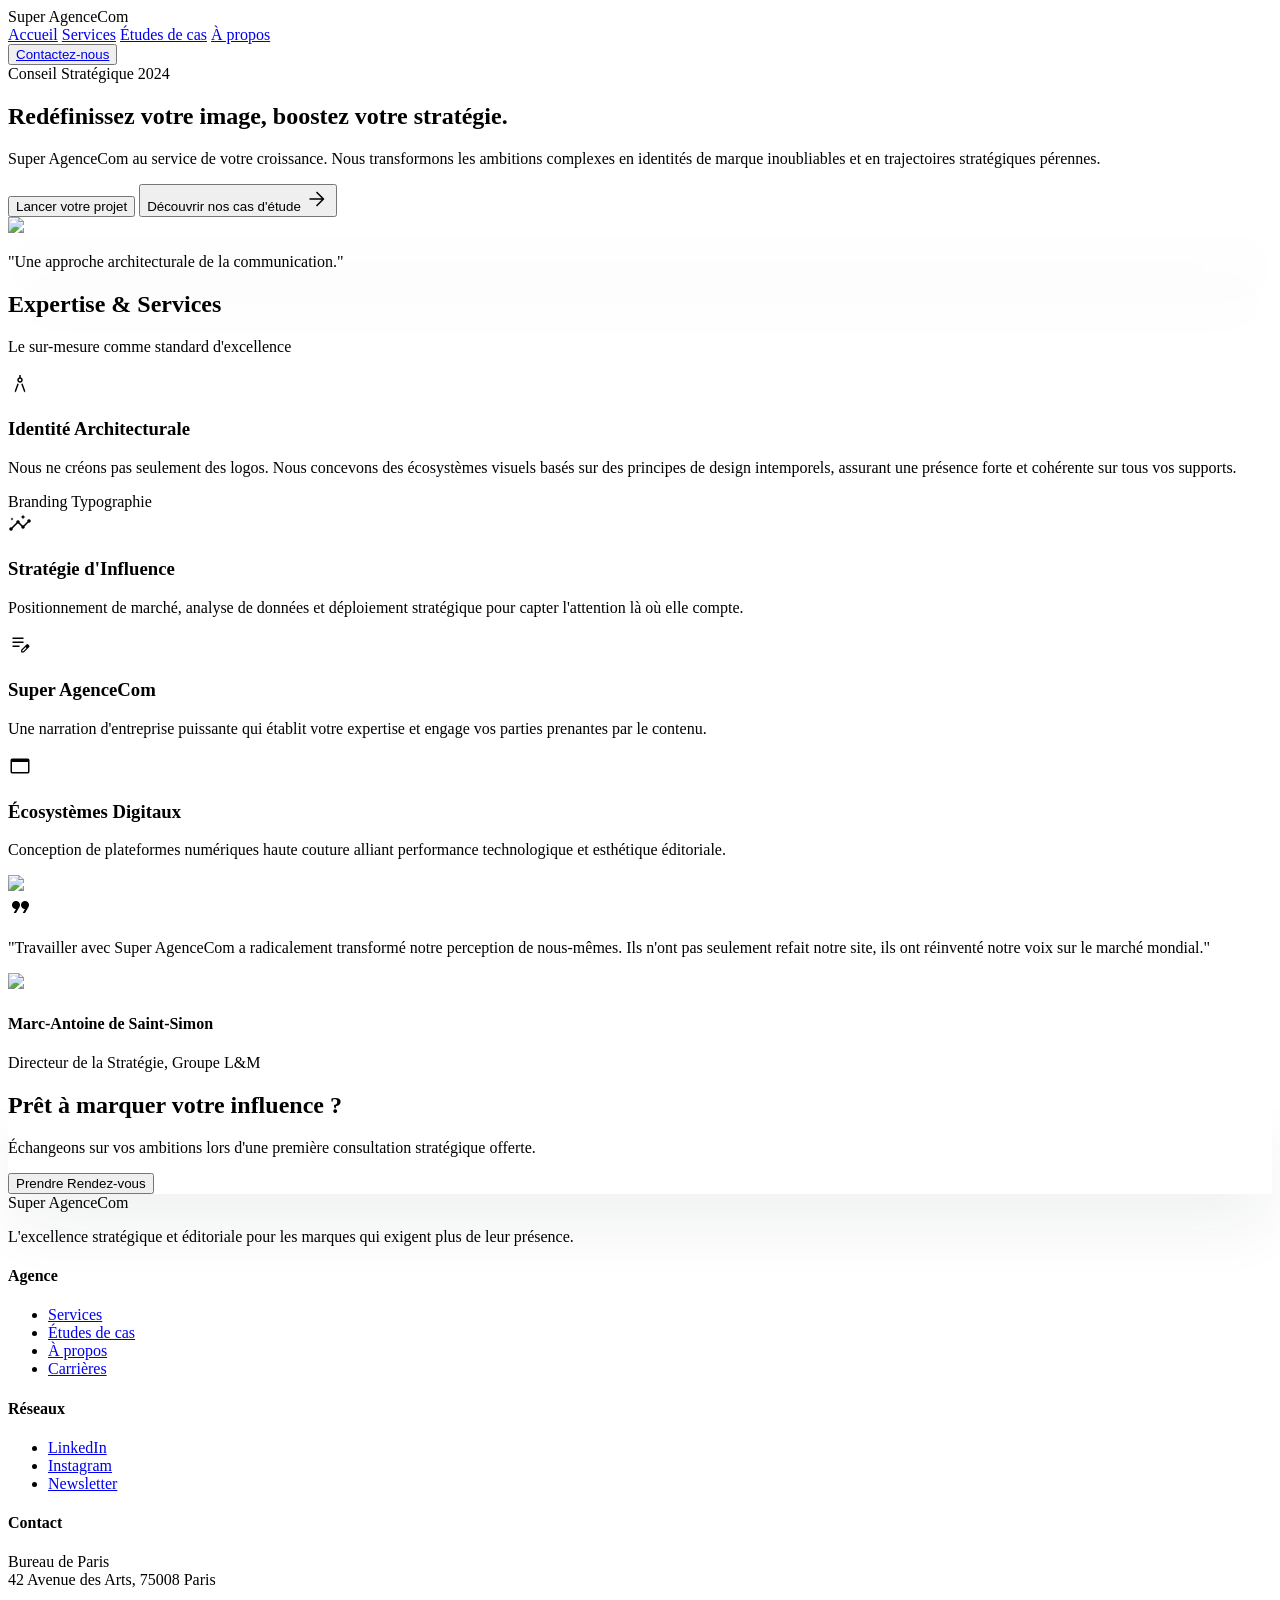
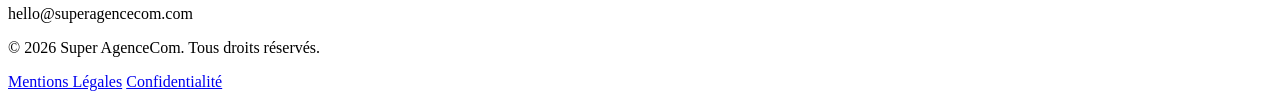
==== index.html @ 8a98f332 "initialization" ====
<!doctype html>

<html class="light" lang="fr">
  <head>
    <meta charset="utf-8" />
    <meta content="width=device-width, initial-scale=1.0" name="viewport" />
    <title>Super AgenceCom | Agence de Conseil &amp; Communication</title>
    <script src="https://cdn.tailwindcss.com?plugins=forms,container-queries"></script>
    <link
      href="https://fonts.googleapis.com/css2?family=Noto+Serif:ital,wght@0,400;0,700;1,400&amp;family=Manrope:wght@300;400;500;600;700;800&amp;display=swap"
      rel="stylesheet"
    />
    <link
      href="https://fonts.googleapis.com/css2?family=Material+Symbols+Outlined:wght,FILL@100..700,0..1&amp;display=swap"
      rel="stylesheet"
    />
    <link
      href="https://fonts.googleapis.com/css2?family=Material+Symbols+Outlined:wght,FILL@100..700,0..1&amp;display=swap"
      rel="stylesheet"
    />
    <script id="tailwind-config">
      tailwind.config = {
        darkMode: "class",
        theme: {
          extend: {
            colors: {
              "on-surface-variant": "#44474d",
              "on-secondary": "#ffffff",
              "secondary-fixed": "#d9e3f7",
              "tertiary-container": "#3a2800",
              "primary-container": "#1a2b47",
              "inverse-primary": "#b6c7ea",
              "tertiary-fixed": "#ffdea5",
              "outline-variant": "#c5c6ce",
              "surface-variant": "#e0e3e5",
              "on-primary": "#ffffff",
              "on-tertiary": "#ffffff",
              "on-primary-fixed-variant": "#374765",
              primary: "#031631",
              background: "#f7f9fb",
              outline: "#75777e",
              "on-primary-container": "#8293b4",
              "on-tertiary-fixed-variant": "#5d4201",
              "surface-container-highest": "#e0e3e5",
              "surface-tint": "#4e5f7d",
              secondary: "#555f70",
              "on-secondary-fixed-variant": "#3d4757",
              "on-secondary-container": "#596374",
              "on-tertiary-container": "#b08d48",
              surface: "#f7f9fb",
              "on-surface": "#191c1e",
              "on-secondary-fixed": "#121c2a",
              "on-tertiary-fixed": "#261900",
              "surface-container-high": "#e6e8ea",
              "surface-container-low": "#f2f4f6",
              "inverse-surface": "#2d3133",
              "on-primary-fixed": "#081b37",
              "tertiary-fixed-dim": "#e9c176",
              "on-error": "#ffffff",
              "on-background": "#191c1e",
              "primary-fixed": "#d6e3ff",
              "on-error-container": "#93000a",
              "error-container": "#ffdad6",
              "surface-dim": "#d8dadc",
              error: "#ba1a1a",
              "inverse-on-surface": "#eff1f3",
              "secondary-fixed-dim": "#bdc7db",
              "primary-fixed-dim": "#b6c7ea",
              "surface-container": "#eceef0",
              "surface-bright": "#f7f9fb",
              "surface-container-lowest": "#ffffff",
              "secondary-container": "#d6e0f4",
              tertiary: "#201500",
            },
            fontFamily: {
              headline: ["Noto Serif"],
              body: ["Manrope"],
              label: ["Manrope"],
            },
            borderRadius: {
              DEFAULT: "0.125rem",
              lg: "0.25rem",
              xl: "0.5rem",
              full: "0.75rem",
            },
          },
        },
      };
    </script>
    <style>
      .material-symbols-outlined {
        font-variation-settings:
          "FILL" 0,
          "wght" 300,
          "GRAD" 0,
          "opsz" 24;
      }
      .editorial-shadow {
        box-shadow: 0 40px 60px -5px rgba(25, 28, 30, 0.06);
      }
    </style>
  </head>
  <body class="bg-surface font-body text-on-surface">
    <!-- Top Navigation -->
    <nav class="fixed top-0 w-full z-50 bg-white/70 backdrop-blur-xl shadow-sm">
      <div
        class="flex justify-between items-center max-w-7xl mx-auto px-8 h-20"
      >
        <div class="text-xl font-bold font-headline text-primary">
          Super AgenceCom
        </div>
        <div class="hidden md:flex items-center space-x-12">
          <a
            class="font-headline font-medium tracking-tight text-primary border-b-2 border-primary pb-1"
            href="index.html"
            >Accueil</a
          >
          <a
            class="font-headline font-medium tracking-tight text-on-secondary-container hover:text-primary transition-colors"
            href="services.html"
            >Services</a
          >
          <a
            class="font-headline font-medium tracking-tight text-on-secondary-container hover:text-primary transition-colors"
            href="etudes.html"
            >Études de cas</a
          >
          <a
            class="font-headline font-medium tracking-tight text-on-secondary-container hover:text-primary transition-colors"
            href="apropos.html"
            >À propos</a
          >
        </div>
        <button
          class="bg-primary text-on-primary px-6 py-3 rounded-sm font-label uppercase tracking-widest text-xs font-bold hover:opacity-80 transition-opacity active:scale-95 transition-transform"
        >
          <a href="contact.html">Contactez-nous</a>
        </button>
      </div>
    </nav>
    <main>
      <!-- Hero Section -->
      <section class="relative pt-32 pb-24 md:pt-48 md:pb-40 overflow-hidden">
        <div
          class="max-w-7xl mx-auto px-8 grid grid-cols-1 md:grid-cols-12 gap-16 items-center"
        >
          <div class="md:col-span-7 space-y-10">
            <div
              class="inline-flex items-center gap-2 bg-secondary-container px-4 py-1.5 rounded-full"
            >
              <span
                class="text-[10px] font-bold uppercase tracking-[0.2em] text-on-secondary-container"
                >Conseil Stratégique 2024</span
              >
            </div>
            <h1
              class="font-headline text-5xl md:text-7xl font-bold text-primary leading-tight tracking-tight"
            >
              Redéfinissez votre
              <span class="text-tertiary-fixed-dim italic">image</span>, boostez
              votre stratégie.
            </h1>
            <p
              class="text-lg md:text-xl text-on-secondary-container max-w-xl leading-relaxed"
            >
              Super AgenceCom au service de votre croissance. Nous transformons
              les ambitions complexes en identités de marque inoubliables et en
              trajectoires stratégiques pérennes.
            </p>
            <div class="flex flex-wrap gap-6 pt-4">
              <button
                class="bg-primary text-on-primary px-8 py-4 rounded-sm font-label uppercase tracking-widest text-sm font-bold active:scale-95 transition-transform"
              >
                Lancer votre projet
              </button>
              <button
                class="text-primary font-label uppercase tracking-widest text-sm font-bold flex items-center gap-2 group border-b border-transparent hover:border-tertiary-fixed-dim transition-all"
              >
                Découvrir nos cas d'étude
                <span
                  class="material-symbols-outlined text-sm group-hover:translate-x-1 transition-transform"
                  >arrow_forward</span
                >
              </button>
            </div>
          </div>
          <div class="md:col-span-5 relative">
            <div
              class="aspect-[4/5] bg-surface-container-low rounded-sm overflow-hidden editorial-shadow"
            >
              <img
                class="w-full h-full object-cover hover:scale-105 transition-transform duration-1000"
                data-alt="Modern architectural interior with clean lines, large glass windows, minimalist furniture and dramatic play of light and shadow"
                src="https://lh3.googleusercontent.com/aida-public/[base64]"
              />
            </div>
            <div
              class="absolute -bottom-10 -left-10 hidden lg:block p-8 bg-surface-container-lowest editorial-shadow rounded-sm max-w-[240px]"
            >
              <p class="font-headline italic text-primary text-lg leading-snug">
                "Une approche architecturale de la communication."
              </p>
            </div>
          </div>
        </div>
      </section>
      <!-- Services Section: Bento Grid -->
      <section class="py-32 bg-surface-container-low">
        <div class="max-w-7xl mx-auto px-8">
          <div class="mb-20 text-center md:text-left">
            <h2
              class="font-headline text-4xl md:text-5xl font-bold text-primary mb-6"
            >
              Expertise &amp; Services
            </h2>
            <p
              class="font-label uppercase tracking-widest text-on-secondary-container text-sm"
            >
              Le sur-mesure comme standard d'excellence
            </p>
          </div>
          <div class="grid grid-cols-1 md:grid-cols-3 gap-8">
            <!-- Identity Service -->
            <div
              class="md:col-span-2 bg-surface-container-lowest p-12 rounded-sm group hover:bg-primary transition-colors duration-500"
            >
              <span
                class="material-symbols-outlined text-4xl text-tertiary-fixed-dim mb-8 group-hover:text-white transition-colors"
                >architecture</span
              >
              <h3
                class="font-headline text-3xl font-bold text-primary group-hover:text-white mb-6 transition-colors"
              >
                Identité Architecturale
              </h3>
              <p
                class="text-on-secondary-container group-hover:text-white/80 max-w-md leading-relaxed transition-colors mb-8"
              >
                Nous ne créons pas seulement des logos. Nous concevons des
                écosystèmes visuels basés sur des principes de design
                intemporels, assurant une présence forte et cohérente sur tous
                vos supports.
              </p>
              <div class="flex gap-4">
                <span
                  class="px-3 py-1 border border-outline-variant/30 text-[10px] uppercase tracking-widest text-on-secondary-container group-hover:text-white group-hover:border-white/30 rounded-full"
                  >Branding</span
                >
                <span
                  class="px-3 py-1 border border-outline-variant/30 text-[10px] uppercase tracking-widest text-on-secondary-container group-hover:text-white group-hover:border-white/30 rounded-full"
                  >Typographie</span
                >
              </div>
            </div>
            <!-- Strategy Service -->
            <div
              class="bg-surface-container-lowest p-12 rounded-sm group hover:bg-primary transition-colors duration-500"
            >
              <span
                class="material-symbols-outlined text-4xl text-tertiary-fixed-dim mb-8 group-hover:text-white transition-colors"
                >insights</span
              >
              <h3
                class="font-headline text-3xl font-bold text-primary group-hover:text-white mb-6 transition-colors"
              >
                Stratégie d'Influence
              </h3>
              <p
                class="text-on-secondary-container group-hover:text-white/80 leading-relaxed transition-colors"
              >
                Positionnement de marché, analyse de données et déploiement
                stratégique pour capter l'attention là où elle compte.
              </p>
            </div>
            <!-- Editorial Service -->
            <div
              class="bg-surface-container-lowest p-12 rounded-sm group hover:bg-primary transition-colors duration-500"
            >
              <span
                class="material-symbols-outlined text-4xl text-tertiary-fixed-dim mb-8 group-hover:text-white transition-colors"
                >edit_note</span
              >
              <h3
                class="font-headline text-3xl font-bold text-primary group-hover:text-white mb-6 transition-colors"
              >
                Super AgenceCom
              </h3>
              <p
                class="text-on-secondary-container group-hover:text-white/80 leading-relaxed transition-colors"
              >
                Une narration d'entreprise puissante qui établit votre expertise
                et engage vos parties prenantes par le contenu.
              </p>
            </div>
            <!-- Digital Service -->
            <div
              class="md:col-span-2 bg-surface-container-lowest p-12 rounded-sm group hover:bg-primary transition-colors duration-500"
            >
              <div class="flex flex-col md:flex-row gap-12 items-center">
                <div class="flex-1">
                  <span
                    class="material-symbols-outlined text-4xl text-tertiary-fixed-dim mb-8 group-hover:text-white transition-colors"
                    >web_asset</span
                  >
                  <h3
                    class="font-headline text-3xl font-bold text-primary group-hover:text-white mb-6 transition-colors"
                  >
                    Écosystèmes Digitaux
                  </h3>
                  <p
                    class="text-on-secondary-container group-hover:text-white/80 leading-relaxed transition-colors"
                  >
                    Conception de plateformes numériques haute couture alliant
                    performance technologique et esthétique éditoriale.
                  </p>
                </div>
                <div
                  class="w-full md:w-1/3 aspect-video bg-surface-container-low rounded-sm overflow-hidden group-hover:opacity-20 transition-opacity"
                >
                  <img
                    class="w-full h-full object-cover"
                    data-alt="Minimalist laptop displaying clean interface design on a white marble desk with a single designer pen"
                    src="https://lh3.googleusercontent.com/aida-public/[base64]"
                  />
                </div>
              </div>
            </div>
          </div>
        </div>
      </section>
      <!-- Testimonial Section -->
      <section class="py-32 bg-primary text-white overflow-hidden">
        <div class="max-w-7xl mx-auto px-8 relative">
          <span
            class="material-symbols-outlined text-8xl text-white/5 absolute -top-10 -left-10 select-none"
            style="font-variation-settings: &quot;FILL&quot; 1"
            >format_quote</span
          >
          <div class="max-w-4xl mx-auto text-center space-y-12 relative z-10">
            <p
              class="font-headline text-3xl md:text-4xl italic leading-relaxed"
            >
              "Travailler avec Super AgenceCom a radicalement transformé notre
              perception de nous-mêmes. Ils n'ont pas seulement refait notre
              site, ils ont réinventé notre voix sur le marché mondial."
            </p>
            <div class="space-y-4">
              <div
                class="w-16 h-16 rounded-full bg-surface-container-low mx-auto overflow-hidden border-2 border-tertiary-fixed-dim"
              >
                <img
                  class="w-full h-full object-cover"
                  data-alt="Portrait of a professional executive man in a tailored dark suit against a neutral gray background"
                  src="https://lh3.googleusercontent.com/aida-public/[base64]"
                />
              </div>
              <div>
                <h4
                  class="font-label font-bold uppercase tracking-widest text-sm"
                >
                  Marc-Antoine de Saint-Simon
                </h4>
                <p
                  class="text-on-primary-container text-xs uppercase tracking-widest mt-1"
                >
                  Directeur de la Stratégie, Groupe L&amp;M
                </p>
              </div>
            </div>
          </div>
        </div>
      </section>
      <!-- Final CTA Section -->
      <section class="py-32 bg-surface">
        <div class="max-w-7xl mx-auto px-8">
          <div
            class="bg-surface-container-lowest p-12 md:p-24 rounded-sm flex flex-col md:flex-row items-center justify-between gap-12 editorial-shadow"
          >
            <div class="max-w-2xl text-center md:text-left">
              <h2
                class="font-headline text-4xl md:text-6xl font-bold text-primary mb-6"
              >
                Prêt à marquer votre
                <span
                  class="italic underline decoration-tertiary-fixed-dim underline-offset-8"
                  >influence</span
                >
                ?
              </h2>
              <p class="text-on-secondary-container text-lg">
                Échangeons sur vos ambitions lors d'une première consultation
                stratégique offerte.
              </p>
            </div>
            <div class="flex-shrink-0">
              <button
                class="bg-primary text-on-primary px-10 py-5 rounded-sm font-label uppercase tracking-[0.2em] text-sm font-extrabold hover:opacity-90 active:scale-95 transition-all shadow-xl shadow-primary/10"
              >
                Prendre Rendez-vous
              </button>
            </div>
          </div>
        </div>
      </section>
    </main>
    <!-- Footer -->
    <footer class="bg-[#f7f9fb] border-t-0">
      <div
        class="grid grid-cols-1 md:grid-cols-4 gap-12 max-w-7xl mx-auto px-8 py-20"
      >
        <div class="space-y-6">
          <div class="text-lg font-bold font-headline text-primary">
            Super AgenceCom
          </div>
          <p
            class="text-on-secondary-container text-sm leading-relaxed max-w-xs"
          >
            L'excellence stratégique et éditoriale pour les marques qui exigent
            plus de leur présence.
          </p>
        </div>
        <div class="space-y-6">
          <h4
            class="font-label text-sm uppercase tracking-widest font-bold text-primary"
          >
            Agence
          </h4>
          <ul class="space-y-4">
            <li>
              <a
                class="text-on-secondary-container text-sm hover:underline decoration-tertiary-fixed-dim underline-offset-4 transition-all"
                href="services.html"
                >Services</a
              >
            </li>
            <li>
              <a
                class="text-on-secondary-container text-sm hover:underline decoration-tertiary-fixed-dim underline-offset-4 transition-all"
                href="etudes.html"
                >Études de cas</a
              >
            </li>
            <li>
              <a
                class="text-on-secondary-container text-sm hover:underline decoration-tertiary-fixed-dim underline-offset-4 transition-all"
                href="apropos.html"
                >À propos</a
              >
            </li>
            <li>
              <a
                class="text-on-secondary-container text-sm hover:underline decoration-tertiary-fixed-dim underline-offset-4 transition-all"
                href="#"
                >Carrières</a
              >
            </li>
          </ul>
        </div>
        <div class="space-y-6">
          <h4
            class="font-label text-sm uppercase tracking-widest font-bold text-primary"
          >
            Réseaux
          </h4>
          <ul class="space-y-4">
            <li>
              <a
                class="text-on-secondary-container text-sm hover:underline decoration-tertiary-fixed-dim underline-offset-4 transition-all"
                href="#"
                >LinkedIn</a
              >
            </li>
            <li>
              <a
                class="text-on-secondary-container text-sm hover:underline decoration-tertiary-fixed-dim underline-offset-4 transition-all"
                href="#"
                >Instagram</a
              >
            </li>
            <li>
              <a
                class="text-on-secondary-container text-sm hover:underline decoration-tertiary-fixed-dim underline-offset-4 transition-all"
                href="#"
                >Newsletter</a
              >
            </li>
          </ul>
        </div>
        <div class="space-y-6">
          <h4
            class="font-label text-sm uppercase tracking-widest font-bold text-primary"
          >
            Contact
          </h4>
          <p class="text-on-secondary-container text-sm">
            Bureau de Paris<br />42 Avenue des Arts, 75008 Paris
          </p>
          <p class="text-primary font-bold text-sm">hello@superagencecom.com</p>
        </div>
      </div>
      <div class="max-w-7xl mx-auto px-8 pb-12">
        <div
          class="pt-12 border-t border-outline-variant/20 flex flex-col md:flex-row justify-between items-center gap-6"
        >
          <p
            class="font-label text-[10px] uppercase tracking-widest text-on-secondary-container"
          >
            © 2026 Super AgenceCom. Tous droits réservés.
          </p>
          <div class="flex gap-8">
            <a
              class="font-label text-[10px] uppercase tracking-widest text-on-secondary-container hover:text-primary"
              href="#"
              >Mentions Légales</a
            >
            <a
              class="font-label text-[10px] uppercase tracking-widest text-on-secondary-container hover:text-primary"
              href="#"
              >Confidentialité</a
            >
          </div>
        </div>
      </div>
    </footer>
  </body>
</html>
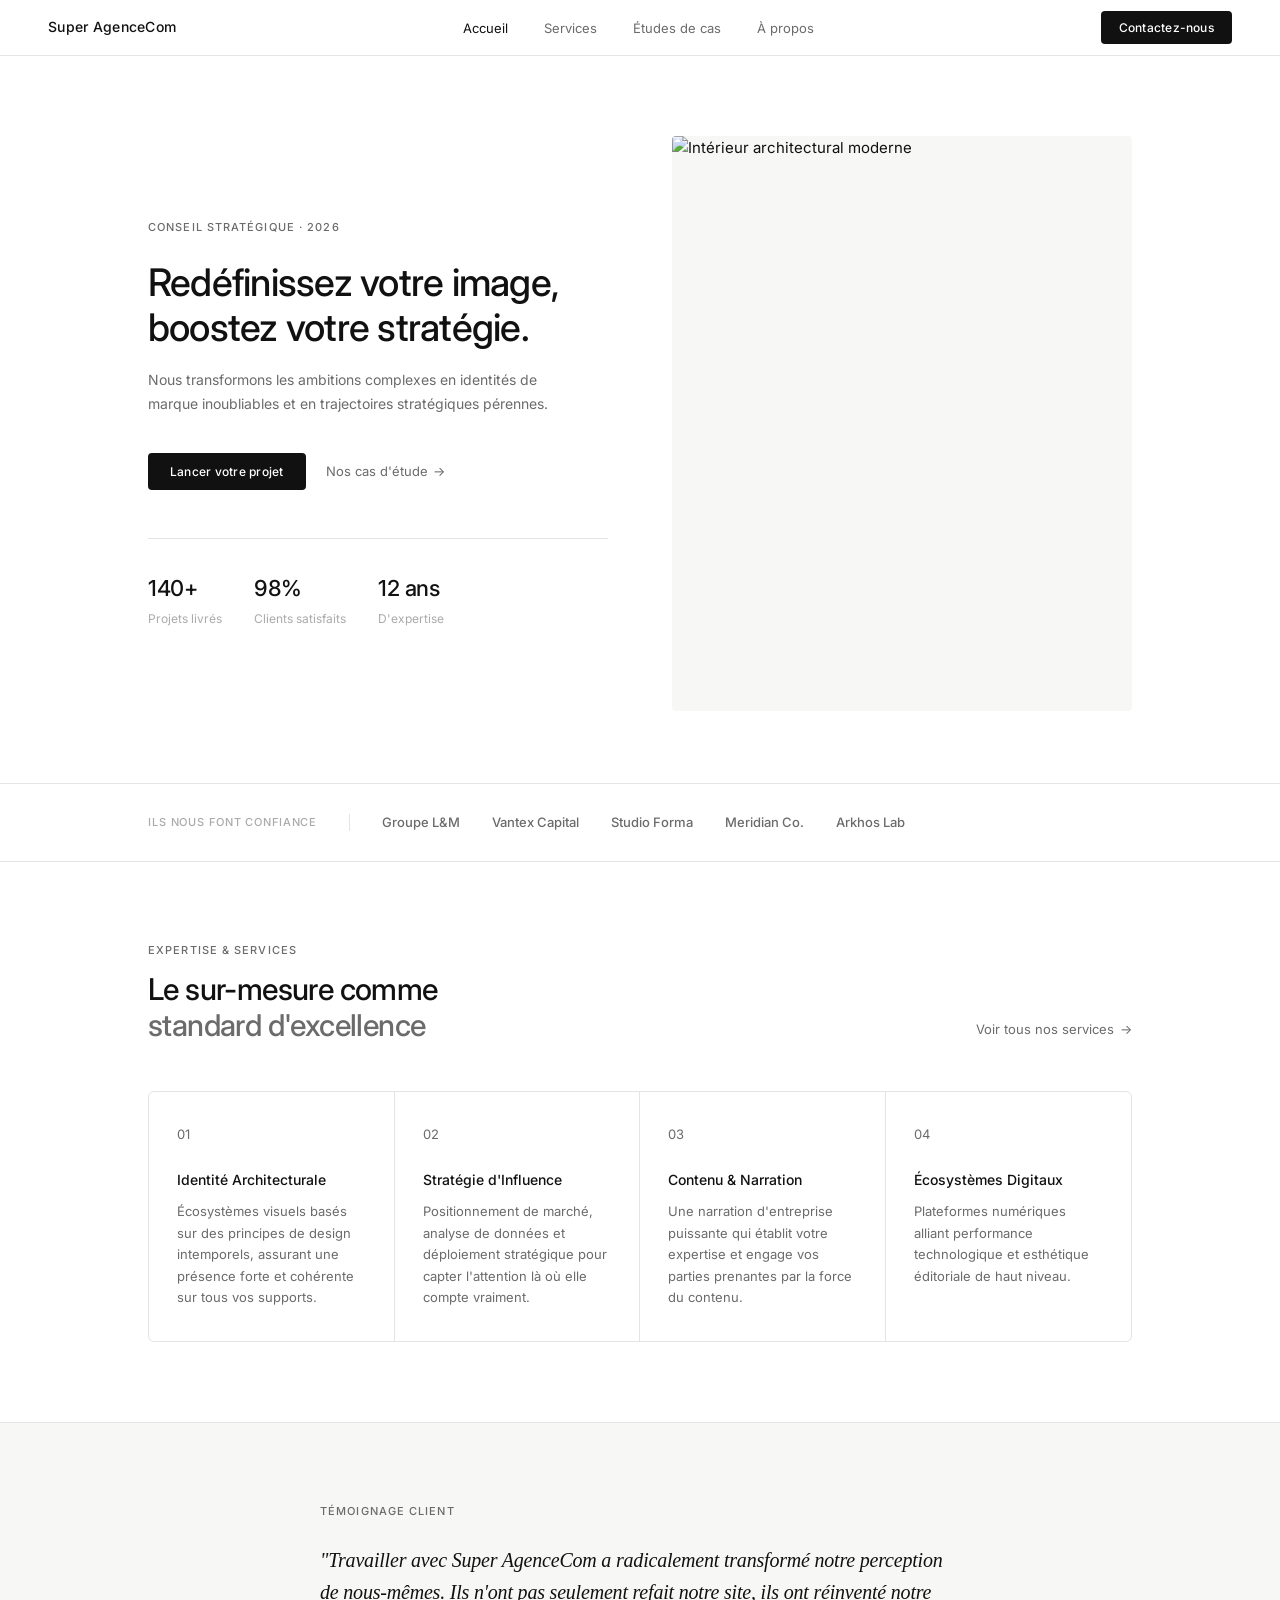
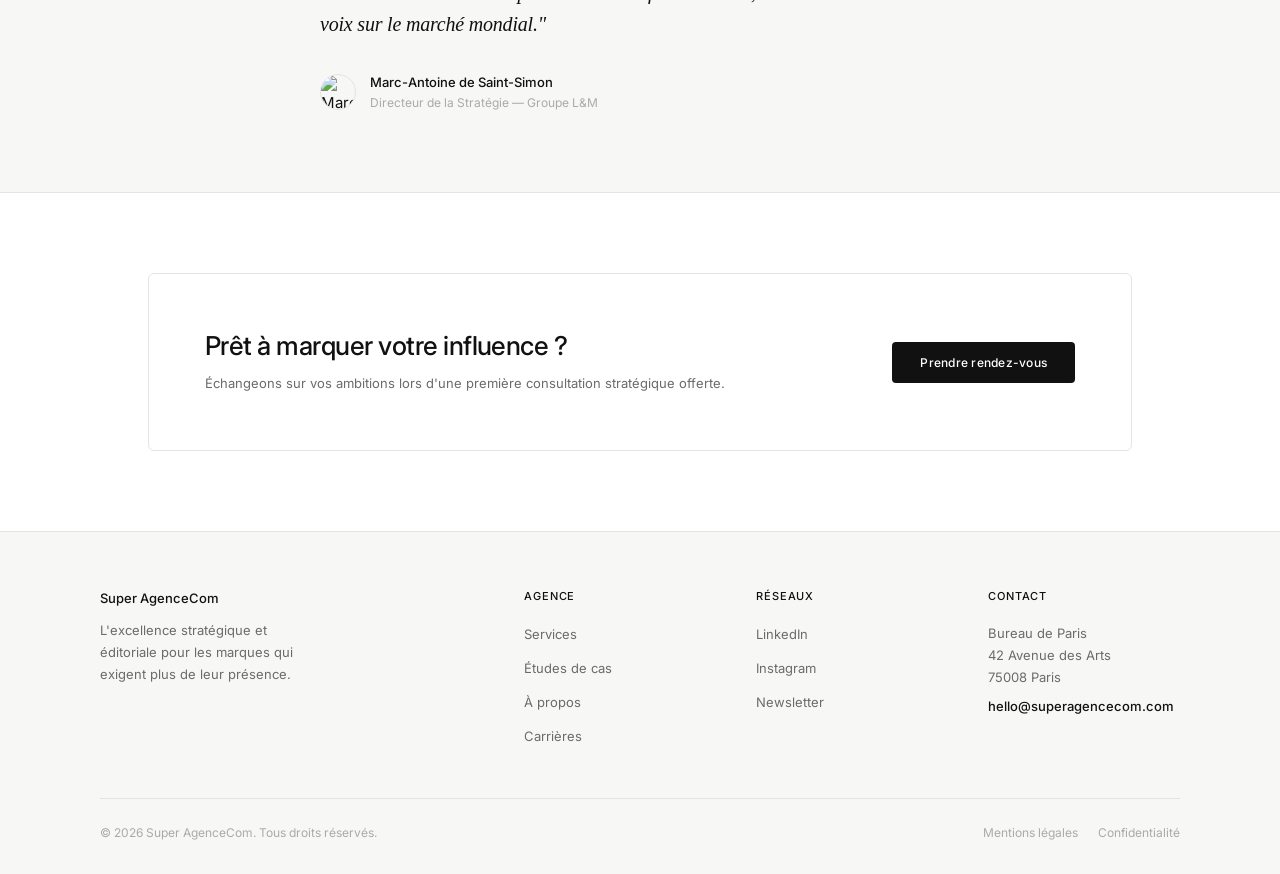
==== commit 09097d43: "AJout des fichiers css" ====
--- a/index.html
+++ b/index.html
@@ -1,526 +1,242 @@
 <!doctype html>
-
-<html class="light" lang="fr">
+<html lang="fr">
   <head>
     <meta charset="utf-8" />
-    <meta content="width=device-width, initial-scale=1.0" name="viewport" />
-    <title>Super AgenceCom | Agence de Conseil &amp; Communication</title>
-    <script src="https://cdn.tailwindcss.com?plugins=forms,container-queries"></script>
+    <meta name="viewport" content="width=device-width, initial-scale=1.0" />
+    <title>Super AgenceCom | Agence de Conseil & Communication</title>
     <link
-      href="https://fonts.googleapis.com/css2?family=Noto+Serif:ital,wght@0,400;0,700;1,400&amp;family=Manrope:wght@300;400;500;600;700;800&amp;display=swap"
+      href="https://fonts.googleapis.com/css2?family=Inter:wght@300;400;500;600&display=swap"
       rel="stylesheet"
     />
-    <link
-      href="https://fonts.googleapis.com/css2?family=Material+Symbols+Outlined:wght,FILL@100..700,0..1&amp;display=swap"
-      rel="stylesheet"
-    />
-    <link
-      href="https://fonts.googleapis.com/css2?family=Material+Symbols+Outlined:wght,FILL@100..700,0..1&amp;display=swap"
-      rel="stylesheet"
-    />
-    <script id="tailwind-config">
-      tailwind.config = {
-        darkMode: "class",
-        theme: {
-          extend: {
-            colors: {
-              "on-surface-variant": "#44474d",
-              "on-secondary": "#ffffff",
-              "secondary-fixed": "#d9e3f7",
-              "tertiary-container": "#3a2800",
-              "primary-container": "#1a2b47",
-              "inverse-primary": "#b6c7ea",
-              "tertiary-fixed": "#ffdea5",
-              "outline-variant": "#c5c6ce",
-              "surface-variant": "#e0e3e5",
-              "on-primary": "#ffffff",
-              "on-tertiary": "#ffffff",
-              "on-primary-fixed-variant": "#374765",
-              primary: "#031631",
-              background: "#f7f9fb",
-              outline: "#75777e",
-              "on-primary-container": "#8293b4",
-              "on-tertiary-fixed-variant": "#5d4201",
-              "surface-container-highest": "#e0e3e5",
-              "surface-tint": "#4e5f7d",
-              secondary: "#555f70",
-              "on-secondary-fixed-variant": "#3d4757",
-              "on-secondary-container": "#596374",
-              "on-tertiary-container": "#b08d48",
-              surface: "#f7f9fb",
-              "on-surface": "#191c1e",
-              "on-secondary-fixed": "#121c2a",
-              "on-tertiary-fixed": "#261900",
-              "surface-container-high": "#e6e8ea",
-              "surface-container-low": "#f2f4f6",
-              "inverse-surface": "#2d3133",
-              "on-primary-fixed": "#081b37",
-              "tertiary-fixed-dim": "#e9c176",
-              "on-error": "#ffffff",
-              "on-background": "#191c1e",
-              "primary-fixed": "#d6e3ff",
-              "on-error-container": "#93000a",
-              "error-container": "#ffdad6",
-              "surface-dim": "#d8dadc",
-              error: "#ba1a1a",
-              "inverse-on-surface": "#eff1f3",
-              "secondary-fixed-dim": "#bdc7db",
-              "primary-fixed-dim": "#b6c7ea",
-              "surface-container": "#eceef0",
-              "surface-bright": "#f7f9fb",
-              "surface-container-lowest": "#ffffff",
-              "secondary-container": "#d6e0f4",
-              tertiary: "#201500",
-            },
-            fontFamily: {
-              headline: ["Noto Serif"],
-              body: ["Manrope"],
-              label: ["Manrope"],
-            },
-            borderRadius: {
-              DEFAULT: "0.125rem",
-              lg: "0.25rem",
-              xl: "0.5rem",
-              full: "0.75rem",
-            },
-          },
-        },
-      };
-    </script>
-    <style>
-      .material-symbols-outlined {
-        font-variation-settings:
-          "FILL" 0,
-          "wght" 300,
-          "GRAD" 0,
-          "opsz" 24;
-      }
-      .editorial-shadow {
-        box-shadow: 0 40px 60px -5px rgba(25, 28, 30, 0.06);
-      }
-    </style>
+    <link rel="stylesheet" href="css/index.css" />
+    <!-- <style>
+     
+    </style> -->
   </head>
-  <body class="bg-surface font-body text-on-surface">
-    <!-- Top Navigation -->
-    <nav class="fixed top-0 w-full z-50 bg-white/70 backdrop-blur-xl shadow-sm">
-      <div
-        class="flex justify-between items-center max-w-7xl mx-auto px-8 h-20"
-      >
-        <div class="text-xl font-bold font-headline text-primary">
-          Super AgenceCom
-        </div>
-        <div class="hidden md:flex items-center space-x-12">
+  <body>
+    <!-- NAV -->
+    <nav>
+      <a href="index.html" class="nav-logo">Super AgenceCom</a>
+      <ul class="nav-links">
+        <li><a href="index.html" class="active">Accueil</a></li>
+        <li><a href="services.html">Services</a></li>
+        <li><a href="etudes.html">Études de cas</a></li>
+        <li><a href="apropos.html">À propos</a></li>
+      </ul>
+      <a href="contact.html" class="nav-cta">Contactez-nous</a>
+      <button class="nav-burger" onclick="toggleMenu()" aria-label="Menu">
+        <span></span><span></span><span></span>
+      </button>
+    </nav>
+
+    <!-- NAV MOBILE -->
+    <div class="nav-mobile" id="navMobile">
+      <a href="index.html">Accueil</a>
+      <a href="services.html">Services</a>
+      <a href="etudes.html">Études de cas</a>
+      <a href="apropos.html">À propos</a>
+      <a href="contact.html">Contactez-nous</a>
+    </div>
+
+    <main>
+      <!-- HERO -->
+      <section class="hero">
+        <div>
+          <p class="hero-label">Conseil stratégique · 2026</p>
+          <h1>Redéfinissez votre image, boostez votre stratégie.</h1>
+          <p class="hero-sub">
+            Nous transformons les ambitions complexes en identités de marque
+            inoubliables et en trajectoires stratégiques pérennes.
+          </p>
+          <div class="hero-actions">
+            <a href="contact.html" class="btn-dark">Lancer votre projet</a>
+            <a href="etudes.html" class="btn-link">Nos cas d'étude</a>
+          </div>
+          <div class="hero-stats">
+            <div>
+              <div class="hero-stat-num">140+</div>
+              <div class="hero-stat-label">Projets livrés</div>
+            </div>
+            <div>
+              <div class="hero-stat-num">98%</div>
+              <div class="hero-stat-label">Clients satisfaits</div>
+            </div>
+            <div>
+              <div class="hero-stat-num">12 ans</div>
+              <div class="hero-stat-label">D'expertise</div>
+            </div>
+          </div>
+        </div>
+        <div class="hero-visual">
+          <div class="hero-img-block">
+            <img
+              src="https://lh3.googleusercontent.com/aida-public/[base64]"
+              alt="Intérieur architectural moderne"
+            />
+          </div>
+        </div>
+      </section>
+
+      <!-- LOGOS -->
+      <div class="logos-wrap">
+        <div class="logos">
+          <span class="logos-label">Ils nous font confiance</span>
+          <div class="logos-row">
+            <span class="logo-name">Groupe L&amp;M</span>
+            <span class="logo-name">Vantex Capital</span>
+            <span class="logo-name">Studio Forma</span>
+            <span class="logo-name">Meridian Co.</span>
+            <span class="logo-name">Arkhos Lab</span>
+          </div>
+        </div>
+      </div>
+
+      <!-- SERVICES -->
+      <section class="services">
+        <div class="section-header">
+          <div>
+            <p class="section-kicker">Expertise &amp; services</p>
+            <h2 class="section-title">
+              Le sur-mesure comme<br /><span>standard d'excellence</span>
+            </h2>
+          </div>
+          <a href="services.html" class="section-link"
+            >Voir tous nos services</a
+          >
+        </div>
+        <div class="services-grid">
+          <div class="svc">
+            <p class="svc-num">01</p>
+            <h3>Identité Architecturale</h3>
+            <p>
+              Écosystèmes visuels basés sur des principes de design intemporels,
+              assurant une présence forte et cohérente sur tous vos supports.
+            </p>
+          </div>
+          <div class="svc">
+            <p class="svc-num">02</p>
+            <h3>Stratégie d'Influence</h3>
+            <p>
+              Positionnement de marché, analyse de données et déploiement
+              stratégique pour capter l'attention là où elle compte vraiment.
+            </p>
+          </div>
+          <div class="svc">
+            <p class="svc-num">03</p>
+            <h3>Contenu &amp; Narration</h3>
+            <p>
+              Une narration d'entreprise puissante qui établit votre expertise
+              et engage vos parties prenantes par la force du contenu.
+            </p>
+          </div>
+          <div class="svc">
+            <p class="svc-num">04</p>
+            <h3>Écosystèmes Digitaux</h3>
+            <p>
+              Plateformes numériques alliant performance technologique et
+              esthétique éditoriale de haut niveau.
+            </p>
+          </div>
+        </div>
+      </section>
+
+      <!-- TESTIMONIAL -->
+      <section class="testimonial">
+        <div class="testimonial-inner">
+          <p class="t-kicker">Témoignage client</p>
+          <blockquote>
+            "Travailler avec Super AgenceCom a radicalement transformé notre
+            perception de nous-mêmes. Ils n'ont pas seulement refait notre site,
+            ils ont réinventé notre voix sur le marché mondial."
+          </blockquote>
+          <div class="author-row">
+            <div class="avatar">
+              <img
+                src="https://lh3.googleusercontent.com/aida-public/[base64]"
+                alt="Marc-Antoine de Saint-Simon"
+              />
+            </div>
+            <div>
+              <div class="author-name">Marc-Antoine de Saint-Simon</div>
+              <div class="author-role">
+                Directeur de la Stratégie — Groupe L&amp;M
+              </div>
+            </div>
+          </div>
+        </div>
+      </section>
+
+      <!-- CTA -->
+      <section class="cta-wrap">
+        <div class="cta-box">
+          <div>
+            <h2>Prêt à marquer votre influence&nbsp;?</h2>
+            <p>
+              Échangeons sur vos ambitions lors d'une première consultation
+              stratégique offerte.
+            </p>
+          </div>
           <a
-            class="font-headline font-medium tracking-tight text-primary border-b-2 border-primary pb-1"
-            href="index.html"
-            >Accueil</a
+            href="contact.html"
+            class="btn-dark"
+            style="padding: 11px 28px; white-space: nowrap; flex-shrink: 0"
+            >Prendre rendez-vous</a
           >
-          <a
-            class="font-headline font-medium tracking-tight text-on-secondary-container hover:text-primary transition-colors"
-            href="services.html"
-            >Services</a
-          >
-          <a
-            class="font-headline font-medium tracking-tight text-on-secondary-container hover:text-primary transition-colors"
-            href="etudes.html"
-            >Études de cas</a
-          >
-          <a
-            class="font-headline font-medium tracking-tight text-on-secondary-container hover:text-primary transition-colors"
-            href="apropos.html"
-            >À propos</a
-          >
-        </div>
-        <button
-          class="bg-primary text-on-primary px-6 py-3 rounded-sm font-label uppercase tracking-widest text-xs font-bold hover:opacity-80 transition-opacity active:scale-95 transition-transform"
-        >
-          <a href="contact.html">Contactez-nous</a>
-        </button>
-      </div>
-    </nav>
-    <main>
-      <!-- Hero Section -->
-      <section class="relative pt-32 pb-24 md:pt-48 md:pb-40 overflow-hidden">
-        <div
-          class="max-w-7xl mx-auto px-8 grid grid-cols-1 md:grid-cols-12 gap-16 items-center"
-        >
-          <div class="md:col-span-7 space-y-10">
-            <div
-              class="inline-flex items-center gap-2 bg-secondary-container px-4 py-1.5 rounded-full"
-            >
-              <span
-                class="text-[10px] font-bold uppercase tracking-[0.2em] text-on-secondary-container"
-                >Conseil Stratégique 2024</span
-              >
-            </div>
-            <h1
-              class="font-headline text-5xl md:text-7xl font-bold text-primary leading-tight tracking-tight"
-            >
-              Redéfinissez votre
-              <span class="text-tertiary-fixed-dim italic">image</span>, boostez
-              votre stratégie.
-            </h1>
-            <p
-              class="text-lg md:text-xl text-on-secondary-container max-w-xl leading-relaxed"
-            >
-              Super AgenceCom au service de votre croissance. Nous transformons
-              les ambitions complexes en identités de marque inoubliables et en
-              trajectoires stratégiques pérennes.
-            </p>
-            <div class="flex flex-wrap gap-6 pt-4">
-              <button
-                class="bg-primary text-on-primary px-8 py-4 rounded-sm font-label uppercase tracking-widest text-sm font-bold active:scale-95 transition-transform"
-              >
-                Lancer votre projet
-              </button>
-              <button
-                class="text-primary font-label uppercase tracking-widest text-sm font-bold flex items-center gap-2 group border-b border-transparent hover:border-tertiary-fixed-dim transition-all"
-              >
-                Découvrir nos cas d'étude
-                <span
-                  class="material-symbols-outlined text-sm group-hover:translate-x-1 transition-transform"
-                  >arrow_forward</span
-                >
-              </button>
-            </div>
-          </div>
-          <div class="md:col-span-5 relative">
-            <div
-              class="aspect-[4/5] bg-surface-container-low rounded-sm overflow-hidden editorial-shadow"
-            >
-              <img
-                class="w-full h-full object-cover hover:scale-105 transition-transform duration-1000"
-                data-alt="Modern architectural interior with clean lines, large glass windows, minimalist furniture and dramatic play of light and shadow"
-                src="https://lh3.googleusercontent.com/aida-public/[base64]"
-              />
-            </div>
-            <div
-              class="absolute -bottom-10 -left-10 hidden lg:block p-8 bg-surface-container-lowest editorial-shadow rounded-sm max-w-[240px]"
-            >
-              <p class="font-headline italic text-primary text-lg leading-snug">
-                "Une approche architecturale de la communication."
-              </p>
-            </div>
-          </div>
-        </div>
-      </section>
-      <!-- Services Section: Bento Grid -->
-      <section class="py-32 bg-surface-container-low">
-        <div class="max-w-7xl mx-auto px-8">
-          <div class="mb-20 text-center md:text-left">
-            <h2
-              class="font-headline text-4xl md:text-5xl font-bold text-primary mb-6"
-            >
-              Expertise &amp; Services
-            </h2>
-            <p
-              class="font-label uppercase tracking-widest text-on-secondary-container text-sm"
-            >
-              Le sur-mesure comme standard d'excellence
-            </p>
-          </div>
-          <div class="grid grid-cols-1 md:grid-cols-3 gap-8">
-            <!-- Identity Service -->
-            <div
-              class="md:col-span-2 bg-surface-container-lowest p-12 rounded-sm group hover:bg-primary transition-colors duration-500"
-            >
-              <span
-                class="material-symbols-outlined text-4xl text-tertiary-fixed-dim mb-8 group-hover:text-white transition-colors"
-                >architecture</span
-              >
-              <h3
-                class="font-headline text-3xl font-bold text-primary group-hover:text-white mb-6 transition-colors"
-              >
-                Identité Architecturale
-              </h3>
-              <p
-                class="text-on-secondary-container group-hover:text-white/80 max-w-md leading-relaxed transition-colors mb-8"
-              >
-                Nous ne créons pas seulement des logos. Nous concevons des
-                écosystèmes visuels basés sur des principes de design
-                intemporels, assurant une présence forte et cohérente sur tous
-                vos supports.
-              </p>
-              <div class="flex gap-4">
-                <span
-                  class="px-3 py-1 border border-outline-variant/30 text-[10px] uppercase tracking-widest text-on-secondary-container group-hover:text-white group-hover:border-white/30 rounded-full"
-                  >Branding</span
-                >
-                <span
-                  class="px-3 py-1 border border-outline-variant/30 text-[10px] uppercase tracking-widest text-on-secondary-container group-hover:text-white group-hover:border-white/30 rounded-full"
-                  >Typographie</span
-                >
-              </div>
-            </div>
-            <!-- Strategy Service -->
-            <div
-              class="bg-surface-container-lowest p-12 rounded-sm group hover:bg-primary transition-colors duration-500"
-            >
-              <span
-                class="material-symbols-outlined text-4xl text-tertiary-fixed-dim mb-8 group-hover:text-white transition-colors"
-                >insights</span
-              >
-              <h3
-                class="font-headline text-3xl font-bold text-primary group-hover:text-white mb-6 transition-colors"
-              >
-                Stratégie d'Influence
-              </h3>
-              <p
-                class="text-on-secondary-container group-hover:text-white/80 leading-relaxed transition-colors"
-              >
-                Positionnement de marché, analyse de données et déploiement
-                stratégique pour capter l'attention là où elle compte.
-              </p>
-            </div>
-            <!-- Editorial Service -->
-            <div
-              class="bg-surface-container-lowest p-12 rounded-sm group hover:bg-primary transition-colors duration-500"
-            >
-              <span
-                class="material-symbols-outlined text-4xl text-tertiary-fixed-dim mb-8 group-hover:text-white transition-colors"
-                >edit_note</span
-              >
-              <h3
-                class="font-headline text-3xl font-bold text-primary group-hover:text-white mb-6 transition-colors"
-              >
-                Super AgenceCom
-              </h3>
-              <p
-                class="text-on-secondary-container group-hover:text-white/80 leading-relaxed transition-colors"
-              >
-                Une narration d'entreprise puissante qui établit votre expertise
-                et engage vos parties prenantes par le contenu.
-              </p>
-            </div>
-            <!-- Digital Service -->
-            <div
-              class="md:col-span-2 bg-surface-container-lowest p-12 rounded-sm group hover:bg-primary transition-colors duration-500"
-            >
-              <div class="flex flex-col md:flex-row gap-12 items-center">
-                <div class="flex-1">
-                  <span
-                    class="material-symbols-outlined text-4xl text-tertiary-fixed-dim mb-8 group-hover:text-white transition-colors"
-                    >web_asset</span
-                  >
-                  <h3
-                    class="font-headline text-3xl font-bold text-primary group-hover:text-white mb-6 transition-colors"
-                  >
-                    Écosystèmes Digitaux
-                  </h3>
-                  <p
-                    class="text-on-secondary-container group-hover:text-white/80 leading-relaxed transition-colors"
-                  >
-                    Conception de plateformes numériques haute couture alliant
-                    performance technologique et esthétique éditoriale.
-                  </p>
-                </div>
-                <div
-                  class="w-full md:w-1/3 aspect-video bg-surface-container-low rounded-sm overflow-hidden group-hover:opacity-20 transition-opacity"
-                >
-                  <img
-                    class="w-full h-full object-cover"
-                    data-alt="Minimalist laptop displaying clean interface design on a white marble desk with a single designer pen"
-                    src="https://lh3.googleusercontent.com/aida-public/[base64]"
-                  />
-                </div>
-              </div>
-            </div>
-          </div>
-        </div>
-      </section>
-      <!-- Testimonial Section -->
-      <section class="py-32 bg-primary text-white overflow-hidden">
-        <div class="max-w-7xl mx-auto px-8 relative">
-          <span
-            class="material-symbols-outlined text-8xl text-white/5 absolute -top-10 -left-10 select-none"
-            style="font-variation-settings: &quot;FILL&quot; 1"
-            >format_quote</span
-          >
-          <div class="max-w-4xl mx-auto text-center space-y-12 relative z-10">
-            <p
-              class="font-headline text-3xl md:text-4xl italic leading-relaxed"
-            >
-              "Travailler avec Super AgenceCom a radicalement transformé notre
-              perception de nous-mêmes. Ils n'ont pas seulement refait notre
-              site, ils ont réinventé notre voix sur le marché mondial."
-            </p>
-            <div class="space-y-4">
-              <div
-                class="w-16 h-16 rounded-full bg-surface-container-low mx-auto overflow-hidden border-2 border-tertiary-fixed-dim"
-              >
-                <img
-                  class="w-full h-full object-cover"
-                  data-alt="Portrait of a professional executive man in a tailored dark suit against a neutral gray background"
-                  src="https://lh3.googleusercontent.com/aida-public/[base64]"
-                />
-              </div>
-              <div>
-                <h4
-                  class="font-label font-bold uppercase tracking-widest text-sm"
-                >
-                  Marc-Antoine de Saint-Simon
-                </h4>
-                <p
-                  class="text-on-primary-container text-xs uppercase tracking-widest mt-1"
-                >
-                  Directeur de la Stratégie, Groupe L&amp;M
-                </p>
-              </div>
-            </div>
-          </div>
-        </div>
-      </section>
-      <!-- Final CTA Section -->
-      <section class="py-32 bg-surface">
-        <div class="max-w-7xl mx-auto px-8">
-          <div
-            class="bg-surface-container-lowest p-12 md:p-24 rounded-sm flex flex-col md:flex-row items-center justify-between gap-12 editorial-shadow"
-          >
-            <div class="max-w-2xl text-center md:text-left">
-              <h2
-                class="font-headline text-4xl md:text-6xl font-bold text-primary mb-6"
-              >
-                Prêt à marquer votre
-                <span
-                  class="italic underline decoration-tertiary-fixed-dim underline-offset-8"
-                  >influence</span
-                >
-                ?
-              </h2>
-              <p class="text-on-secondary-container text-lg">
-                Échangeons sur vos ambitions lors d'une première consultation
-                stratégique offerte.
-              </p>
-            </div>
-            <div class="flex-shrink-0">
-              <button
-                class="bg-primary text-on-primary px-10 py-5 rounded-sm font-label uppercase tracking-[0.2em] text-sm font-extrabold hover:opacity-90 active:scale-95 transition-all shadow-xl shadow-primary/10"
-              >
-                Prendre Rendez-vous
-              </button>
-            </div>
-          </div>
         </div>
       </section>
     </main>
-    <!-- Footer -->
-    <footer class="bg-[#f7f9fb] border-t-0">
-      <div
-        class="grid grid-cols-1 md:grid-cols-4 gap-12 max-w-7xl mx-auto px-8 py-20"
-      >
-        <div class="space-y-6">
-          <div class="text-lg font-bold font-headline text-primary">
-            Super AgenceCom
-          </div>
-          <p
-            class="text-on-secondary-container text-sm leading-relaxed max-w-xs"
-          >
+
+    <!-- FOOTER -->
+    <footer>
+      <div class="footer-grid">
+        <div>
+          <div class="footer-brand">Super AgenceCom</div>
+          <p class="footer-desc">
             L'excellence stratégique et éditoriale pour les marques qui exigent
             plus de leur présence.
           </p>
         </div>
-        <div class="space-y-6">
-          <h4
-            class="font-label text-sm uppercase tracking-widest font-bold text-primary"
-          >
-            Agence
-          </h4>
-          <ul class="space-y-4">
-            <li>
-              <a
-                class="text-on-secondary-container text-sm hover:underline decoration-tertiary-fixed-dim underline-offset-4 transition-all"
-                href="services.html"
-                >Services</a
-              >
-            </li>
-            <li>
-              <a
-                class="text-on-secondary-container text-sm hover:underline decoration-tertiary-fixed-dim underline-offset-4 transition-all"
-                href="etudes.html"
-                >Études de cas</a
-              >
-            </li>
-            <li>
-              <a
-                class="text-on-secondary-container text-sm hover:underline decoration-tertiary-fixed-dim underline-offset-4 transition-all"
-                href="apropos.html"
-                >À propos</a
-              >
-            </li>
-            <li>
-              <a
-                class="text-on-secondary-container text-sm hover:underline decoration-tertiary-fixed-dim underline-offset-4 transition-all"
-                href="#"
-                >Carrières</a
-              >
-            </li>
+        <div class="footer-col">
+          <h4>Agence</h4>
+          <ul>
+            <li><a href="services.html">Services</a></li>
+            <li><a href="etudes.html">Études de cas</a></li>
+            <li><a href="apropos.html">À propos</a></li>
+            <li><a href="#">Carrières</a></li>
           </ul>
         </div>
-        <div class="space-y-6">
-          <h4
-            class="font-label text-sm uppercase tracking-widest font-bold text-primary"
-          >
-            Réseaux
-          </h4>
-          <ul class="space-y-4">
-            <li>
-              <a
-                class="text-on-secondary-container text-sm hover:underline decoration-tertiary-fixed-dim underline-offset-4 transition-all"
-                href="#"
-                >LinkedIn</a
-              >
-            </li>
-            <li>
-              <a
-                class="text-on-secondary-container text-sm hover:underline decoration-tertiary-fixed-dim underline-offset-4 transition-all"
-                href="#"
-                >Instagram</a
-              >
-            </li>
-            <li>
-              <a
-                class="text-on-secondary-container text-sm hover:underline decoration-tertiary-fixed-dim underline-offset-4 transition-all"
-                href="#"
-                >Newsletter</a
-              >
-            </li>
+        <div class="footer-col">
+          <h4>Réseaux</h4>
+          <ul>
+            <li><a href="#">LinkedIn</a></li>
+            <li><a href="#">Instagram</a></li>
+            <li><a href="#">Newsletter</a></li>
           </ul>
         </div>
-        <div class="space-y-6">
-          <h4
-            class="font-label text-sm uppercase tracking-widest font-bold text-primary"
-          >
-            Contact
-          </h4>
-          <p class="text-on-secondary-container text-sm">
-            Bureau de Paris<br />42 Avenue des Arts, 75008 Paris
-          </p>
-          <p class="text-primary font-bold text-sm">hello@superagencecom.com</p>
+        <div class="footer-col">
+          <h4>Contact</h4>
+          <address class="footer-address">
+            Bureau de Paris<br />
+            42 Avenue des Arts<br />
+            75008 Paris
+          </address>
+          <p class="footer-email">hello@superagencecom.com</p>
         </div>
       </div>
-      <div class="max-w-7xl mx-auto px-8 pb-12">
-        <div
-          class="pt-12 border-t border-outline-variant/20 flex flex-col md:flex-row justify-between items-center gap-6"
-        >
-          <p
-            class="font-label text-[10px] uppercase tracking-widest text-on-secondary-container"
-          >
-            © 2026 Super AgenceCom. Tous droits réservés.
-          </p>
-          <div class="flex gap-8">
-            <a
-              class="font-label text-[10px] uppercase tracking-widest text-on-secondary-container hover:text-primary"
-              href="#"
-              >Mentions Légales</a
-            >
-            <a
-              class="font-label text-[10px] uppercase tracking-widest text-on-secondary-container hover:text-primary"
-              href="#"
-              >Confidentialité</a
-            >
-          </div>
+      <div class="footer-bottom">
+        <p class="footer-copy">© 2026 Super AgenceCom. Tous droits réservés.</p>
+        <div class="footer-legal">
+          <a href="#">Mentions légales</a>
+          <a href="#">Confidentialité</a>
         </div>
       </div>
     </footer>
+
+    <script>
+      function toggleMenu() {
+        const menu = document.getElementById("navMobile");
+        menu.classList.toggle("open");
+      }
+    </script>
   </body>
 </html>
--- a/css/index.css
+++ b/css/index.css
@@ -0,0 +1,621 @@
+* {
+  margin: 0;
+  padding: 0;
+  box-sizing: border-box;
+}
+:root {
+  --bg: #ffffff;
+  --surface: #f7f7f6;
+  --text: #111111;
+  --muted: #6b6b6b;
+  --subtle: #aaaaaa;
+  --border: #e4e4e2;
+  --sans: "Inter", -apple-system, BlinkMacSystemFont, "Segoe UI", sans-serif;
+  --serif: Georgia, serif;
+}
+body {
+  font-family: var(--sans);
+  color: var(--text);
+  background: var(--bg);
+  line-height: 1.6;
+  font-size: 15px;
+  overflow-x: hidden;
+}
+
+/* NAV */
+nav {
+  border-bottom: 0.5px solid var(--border);
+  padding: 0 48px;
+  height: 56px;
+  display: flex;
+  align-items: center;
+  justify-content: space-between;
+  background: var(--bg);
+  position: sticky;
+  top: 0;
+  z-index: 100;
+}
+.nav-logo {
+  font-size: 14px;
+  font-weight: 500;
+  color: var(--text);
+  text-decoration: none;
+  letter-spacing: 0.02em;
+}
+.nav-links {
+  display: flex;
+  gap: 36px;
+  list-style: none;
+}
+.nav-links a {
+  font-size: 13px;
+  color: var(--muted);
+  text-decoration: none;
+  transition: color 0.15s;
+}
+.nav-links a:hover,
+.nav-links a.active {
+  color: var(--text);
+}
+.nav-cta {
+  font-size: 12px;
+  font-weight: 500;
+  background: var(--text);
+  color: var(--bg);
+  padding: 7px 18px;
+  border-radius: 4px;
+  text-decoration: none;
+  letter-spacing: 0.02em;
+  transition: opacity 0.15s;
+}
+.nav-cta:hover {
+  opacity: 0.75;
+}
+
+/* NAV MOBILE BURGER */
+.nav-burger {
+  display: none;
+  flex-direction: column;
+  gap: 5px;
+  cursor: pointer;
+  background: none;
+  border: none;
+  padding: 4px;
+}
+.nav-burger span {
+  display: block;
+  width: 22px;
+  height: 1.5px;
+  background: var(--text);
+  transition: all 0.2s;
+}
+.nav-mobile {
+  display: none;
+  flex-direction: column;
+  background: var(--bg);
+  border-bottom: 0.5px solid var(--border);
+  padding: 16px 24px 20px;
+  gap: 4px;
+}
+.nav-mobile.open {
+  display: flex;
+}
+.nav-mobile a {
+  font-size: 14px;
+  color: var(--muted);
+  text-decoration: none;
+  padding: 8px 0;
+  border-bottom: 0.5px solid var(--border);
+  transition: color 0.15s;
+}
+.nav-mobile a:last-child {
+  border-bottom: none;
+}
+.nav-mobile a:hover {
+  color: var(--text);
+}
+
+/* HERO */
+.hero {
+  max-width: 1080px;
+  margin: 0 auto;
+  padding: 80px 48px 72px;
+  display: grid;
+  grid-template-columns: 1fr 1fr;
+  gap: 64px;
+  align-items: center;
+}
+.hero-label {
+  font-size: 11px;
+  font-weight: 500;
+  letter-spacing: 0.1em;
+  text-transform: uppercase;
+  color: var(--muted);
+  margin-bottom: 24px;
+}
+.hero h1 {
+  font-size: 38px;
+  font-weight: 500;
+  line-height: 1.18;
+  letter-spacing: -0.02em;
+  color: var(--text);
+  margin-bottom: 18px;
+}
+.hero-sub {
+  font-size: 14px;
+  color: var(--muted);
+  line-height: 1.75;
+  max-width: 400px;
+  margin-bottom: 36px;
+}
+.hero-actions {
+  display: flex;
+  align-items: center;
+  gap: 20px;
+}
+.btn-dark {
+  font-size: 12px;
+  font-weight: 500;
+  background: var(--text);
+  color: var(--bg);
+  padding: 9px 22px;
+  border-radius: 4px;
+  text-decoration: none;
+  letter-spacing: 0.02em;
+  transition: opacity 0.15s;
+  display: inline-block;
+}
+.btn-dark:hover {
+  opacity: 0.75;
+}
+.btn-link {
+  font-size: 13px;
+  color: var(--muted);
+  text-decoration: none;
+  display: flex;
+  align-items: center;
+  gap: 5px;
+  transition: color 0.15s;
+}
+.btn-link::after {
+  content: "→";
+  transition: transform 0.2s;
+}
+.btn-link:hover {
+  color: var(--text);
+}
+.btn-link:hover::after {
+  transform: translateX(3px);
+}
+.hero-stats {
+  display: flex;
+  gap: 32px;
+  margin-top: 48px;
+  padding-top: 32px;
+  border-top: 0.5px solid var(--border);
+}
+.hero-stat-num {
+  font-size: 22px;
+  font-weight: 500;
+  color: var(--text);
+  letter-spacing: -0.02em;
+}
+.hero-stat-label {
+  font-size: 12px;
+  color: var(--subtle);
+  margin-top: 3px;
+}
+
+/* HERO VISUAL */
+.hero-visual {
+  position: relative;
+}
+.hero-img-block {
+  aspect-ratio: 4/5;
+  border-radius: 4px;
+  overflow: hidden;
+  background: var(--surface);
+}
+.hero-img-block img {
+  width: 100%;
+  height: 100%;
+  object-fit: cover;
+  display: block;
+  transition: transform 1s ease;
+}
+.hero-img-block:hover img {
+  transform: scale(1.02);
+}
+
+/* LOGOS */
+.logos-wrap {
+  border-top: 0.5px solid var(--border);
+  border-bottom: 0.5px solid var(--border);
+}
+.logos {
+  padding: 28px 48px;
+  max-width: 1080px;
+  margin: 0 auto;
+  display: flex;
+  align-items: center;
+}
+.logos-label {
+  font-size: 11px;
+  font-weight: 500;
+  color: var(--subtle);
+  letter-spacing: 0.08em;
+  text-transform: uppercase;
+  white-space: nowrap;
+  padding-right: 32px;
+  margin-right: 32px;
+  border-right: 0.5px solid var(--border);
+}
+.logos-row {
+  display: flex;
+  align-items: center;
+  gap: 32px;
+  flex-wrap: wrap;
+}
+.logo-name {
+  font-size: 13px;
+  color: var(--muted);
+  font-weight: 500;
+}
+
+/* SERVICES */
+.services {
+  padding: 80px 48px;
+  max-width: 1080px;
+  margin: 0 auto;
+}
+.section-header {
+  display: flex;
+  align-items: flex-end;
+  justify-content: space-between;
+  margin-bottom: 48px;
+}
+.section-kicker {
+  font-size: 11px;
+  font-weight: 500;
+  letter-spacing: 0.1em;
+  text-transform: uppercase;
+  color: var(--muted);
+  margin-bottom: 12px;
+}
+.section-title {
+  font-size: 30px;
+  font-weight: 500;
+  letter-spacing: -0.02em;
+  line-height: 1.2;
+  color: var(--text);
+}
+.section-title span {
+  color: var(--muted);
+}
+.section-link {
+  font-size: 13px;
+  color: var(--muted);
+  text-decoration: none;
+  display: flex;
+  align-items: center;
+  gap: 6px;
+  flex-shrink: 0;
+  margin-bottom: 4px;
+  transition: color 0.15s;
+}
+.section-link::after {
+  content: "→";
+}
+.section-link:hover {
+  color: var(--text);
+}
+.services-grid {
+  display: grid;
+  grid-template-columns: repeat(4, 1fr);
+  border: 0.5px solid var(--border);
+  border-radius: 6px;
+  overflow: hidden;
+}
+.svc {
+  padding: 32px 28px;
+  border-right: 0.5px solid var(--border);
+  transition: background 0.15s;
+}
+.svc:last-child {
+  border-right: none;
+}
+.svc:hover {
+  background: var(--surface);
+}
+.svc-num {
+  font-size: 11px;
+  color: var(--subtle);
+  margin-bottom: 24px;
+}
+.svc h3 {
+  font-size: 14px;
+  font-weight: 500;
+  color: var(--text);
+  margin-bottom: 12px;
+  line-height: 1.4;
+}
+.svc p {
+  font-size: 13px;
+  color: var(--muted);
+  line-height: 1.65;
+}
+
+/* TESTIMONIAL */
+.testimonial {
+  background: var(--surface);
+  border-top: 0.5px solid var(--border);
+  border-bottom: 0.5px solid var(--border);
+  padding: 80px 48px;
+}
+.testimonial-inner {
+  max-width: 640px;
+  margin: 0 auto;
+}
+.t-kicker {
+  font-size: 11px;
+  font-weight: 500;
+  letter-spacing: 0.1em;
+  text-transform: uppercase;
+  color: var(--muted);
+  margin-bottom: 24px;
+}
+.testimonial blockquote {
+  font-size: 20px;
+  font-weight: 400;
+  color: var(--text);
+  line-height: 1.6;
+  letter-spacing: -0.01em;
+  font-family: var(--serif);
+  font-style: italic;
+  margin-bottom: 32px;
+}
+.author-row {
+  display: flex;
+  align-items: center;
+  gap: 14px;
+}
+.avatar {
+  width: 36px;
+  height: 36px;
+  border-radius: 50%;
+  overflow: hidden;
+  border: 0.5px solid var(--border);
+  flex-shrink: 0;
+}
+.avatar img {
+  width: 100%;
+  height: 100%;
+  object-fit: cover;
+}
+.author-name {
+  font-size: 13px;
+  font-weight: 500;
+  color: var(--text);
+}
+.author-role {
+  font-size: 12px;
+  color: var(--subtle);
+}
+
+/* CTA */
+.cta-wrap {
+  padding: 80px 48px;
+  max-width: 1080px;
+  margin: 0 auto;
+}
+.cta-box {
+  border: 0.5px solid var(--border);
+  border-radius: 6px;
+  padding: 56px;
+  display: flex;
+  align-items: center;
+  justify-content: space-between;
+  gap: 48px;
+}
+.cta-box h2 {
+  font-size: 26px;
+  font-weight: 500;
+  letter-spacing: -0.02em;
+  color: var(--text);
+  line-height: 1.25;
+  max-width: 400px;
+}
+.cta-box p {
+  font-size: 13px;
+  color: var(--muted);
+  margin-top: 10px;
+  line-height: 1.65;
+}
+
+/* FOOTER */
+footer {
+  background: var(--surface);
+  border-top: 0.5px solid var(--border);
+  padding: 56px 48px 32px;
+}
+.footer-grid {
+  max-width: 1080px;
+  margin: 0 auto;
+  display: grid;
+  grid-template-columns: 2fr 1fr 1fr 1fr;
+  gap: 40px;
+  margin-bottom: 40px;
+}
+.footer-brand {
+  font-size: 13px;
+  font-weight: 500;
+  color: var(--text);
+  margin-bottom: 10px;
+}
+.footer-desc {
+  font-size: 13px;
+  color: var(--muted);
+  line-height: 1.7;
+  max-width: 200px;
+}
+.footer-col h4 {
+  font-size: 11px;
+  font-weight: 500;
+  letter-spacing: 0.08em;
+  text-transform: uppercase;
+  color: var(--text);
+  margin-bottom: 16px;
+}
+.footer-col ul {
+  list-style: none;
+}
+.footer-col ul li {
+  margin-bottom: 10px;
+}
+.footer-col ul li a {
+  font-size: 13px;
+  color: var(--muted);
+  text-decoration: none;
+  transition: color 0.15s;
+}
+.footer-col ul li a:hover {
+  color: var(--text);
+}
+.footer-address {
+  font-style: normal;
+  font-size: 13px;
+  color: var(--muted);
+  line-height: 1.7;
+}
+.footer-email {
+  font-size: 13px;
+  color: var(--text);
+  margin-top: 8px;
+  font-weight: 500;
+}
+.footer-bottom {
+  max-width: 1080px;
+  margin: 0 auto;
+  padding-top: 24px;
+  border-top: 0.5px solid var(--border);
+  display: flex;
+  justify-content: space-between;
+  align-items: center;
+}
+.footer-copy {
+  font-size: 12px;
+  color: var(--subtle);
+}
+.footer-legal {
+  display: flex;
+  gap: 20px;
+}
+.footer-legal a {
+  font-size: 12px;
+  color: var(--subtle);
+  text-decoration: none;
+  transition: color 0.15s;
+}
+.footer-legal a:hover {
+  color: var(--text);
+}
+
+/* RESPONSIVE */
+@media (max-width: 900px) {
+  nav {
+    padding: 0 24px;
+  }
+  .nav-links {
+    display: none;
+  }
+  .nav-burger {
+    display: flex;
+  }
+  .hero {
+    grid-template-columns: 1fr;
+    padding: 60px 24px 48px;
+    gap: 40px;
+  }
+  .hero h1 {
+    font-size: 28px;
+  }
+  .logos {
+    padding: 24px;
+    flex-direction: column;
+    align-items: flex-start;
+    gap: 16px;
+  }
+  .logos-label {
+    border-right: none;
+    padding-right: 0;
+    margin-right: 0;
+    border-bottom: 0.5px solid var(--border);
+    padding-bottom: 16px;
+    margin-bottom: 0;
+    width: 100%;
+  }
+  .services {
+    padding: 56px 24px;
+  }
+  .section-header {
+    flex-direction: column;
+    align-items: flex-start;
+    gap: 12px;
+  }
+  .services-grid {
+    grid-template-columns: 1fr 1fr;
+  }
+  .svc:nth-child(2) {
+    border-right: none;
+  }
+  .svc:nth-child(3),
+  .svc:nth-child(4) {
+    border-top: 0.5px solid var(--border);
+  }
+  .testimonial {
+    padding: 56px 24px;
+  }
+  .cta-wrap {
+    padding: 56px 24px;
+  }
+  .cta-box {
+    flex-direction: column;
+    padding: 36px 28px;
+    gap: 24px;
+  }
+  .cta-box h2 {
+    font-size: 22px;
+  }
+  footer {
+    padding: 40px 24px 24px;
+  }
+  .footer-grid {
+    grid-template-columns: 1fr 1fr;
+    gap: 28px;
+  }
+  .footer-bottom {
+    flex-direction: column;
+    gap: 12px;
+    text-align: center;
+  }
+}
+
+@media (max-width: 560px) {
+  .services-grid {
+    grid-template-columns: 1fr;
+  }
+  .svc {
+    border-right: none !important;
+    border-top: 0.5px solid var(--border);
+  }
+  .svc:first-child {
+    border-top: none;
+  }
+  .hero-stats {
+    flex-wrap: wrap;
+    gap: 20px;
+  }
+  .footer-grid {
+    grid-template-columns: 1fr;
+  }
+}
